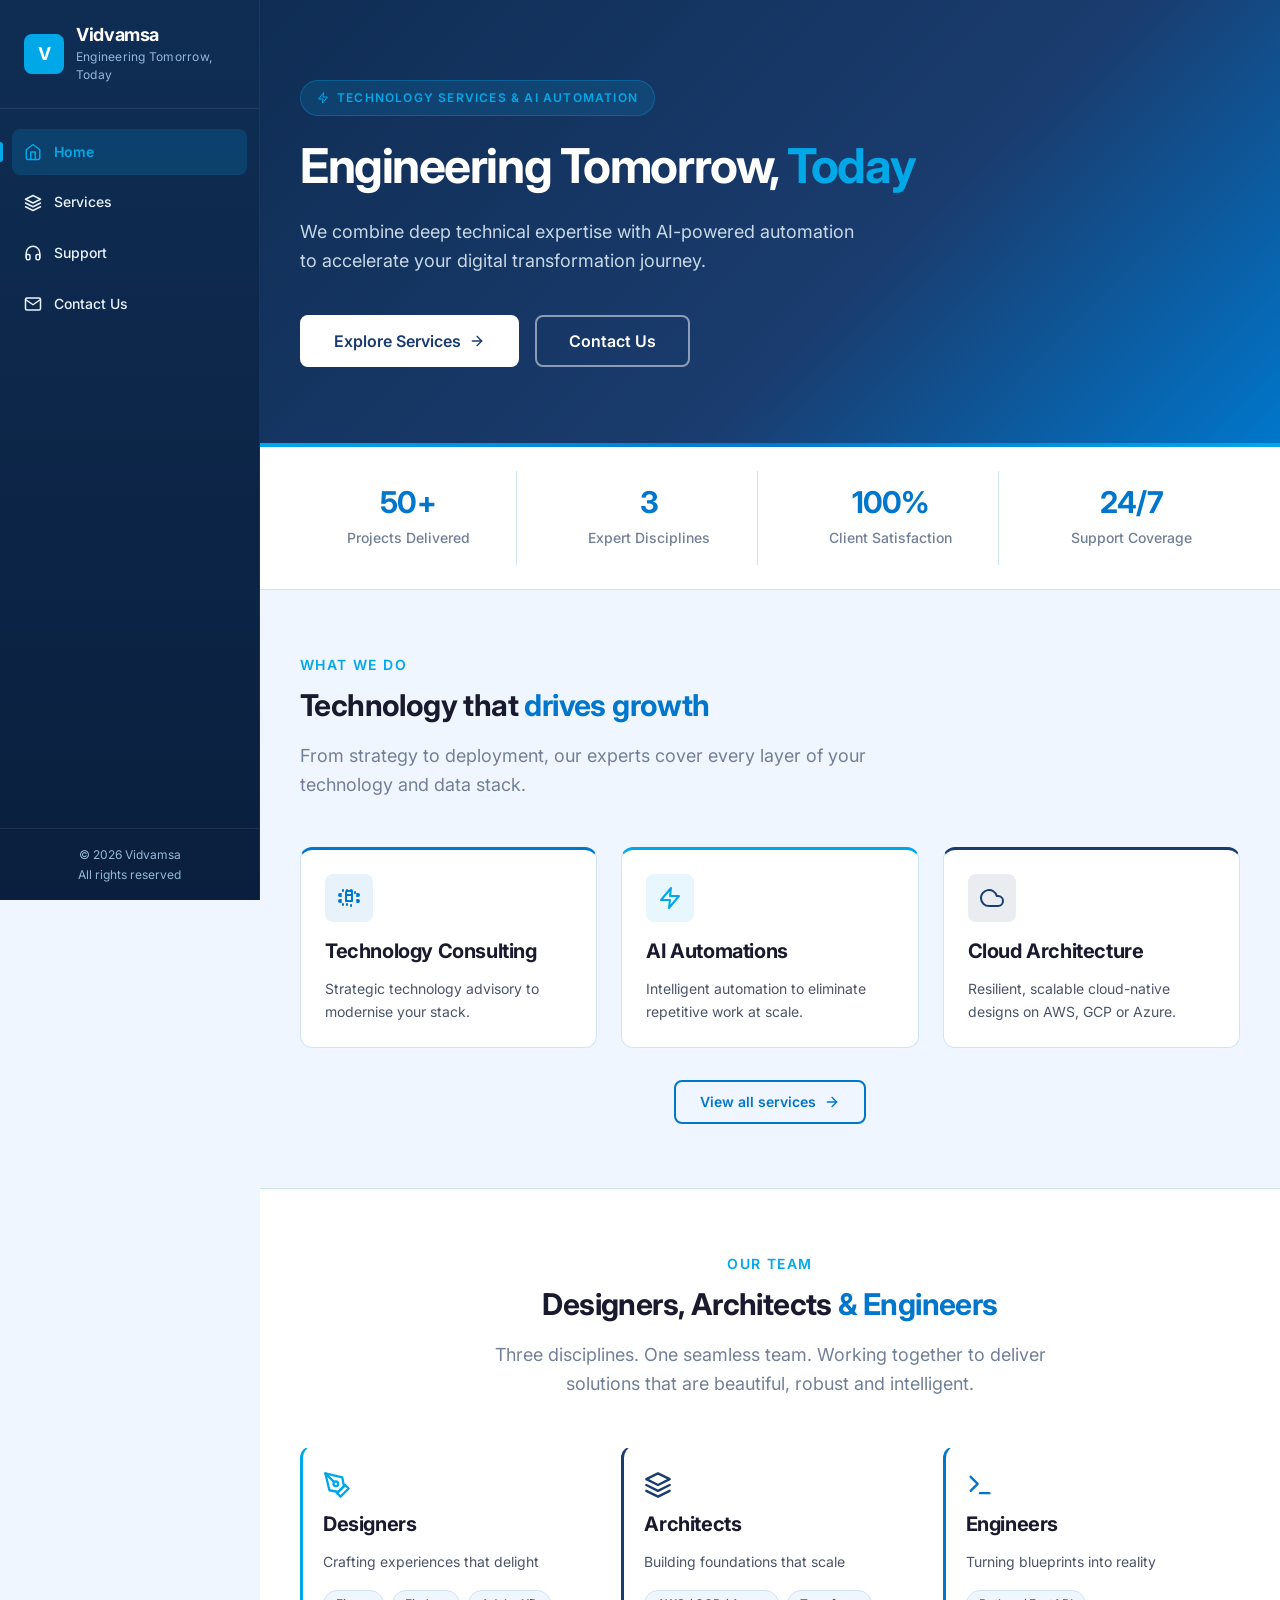
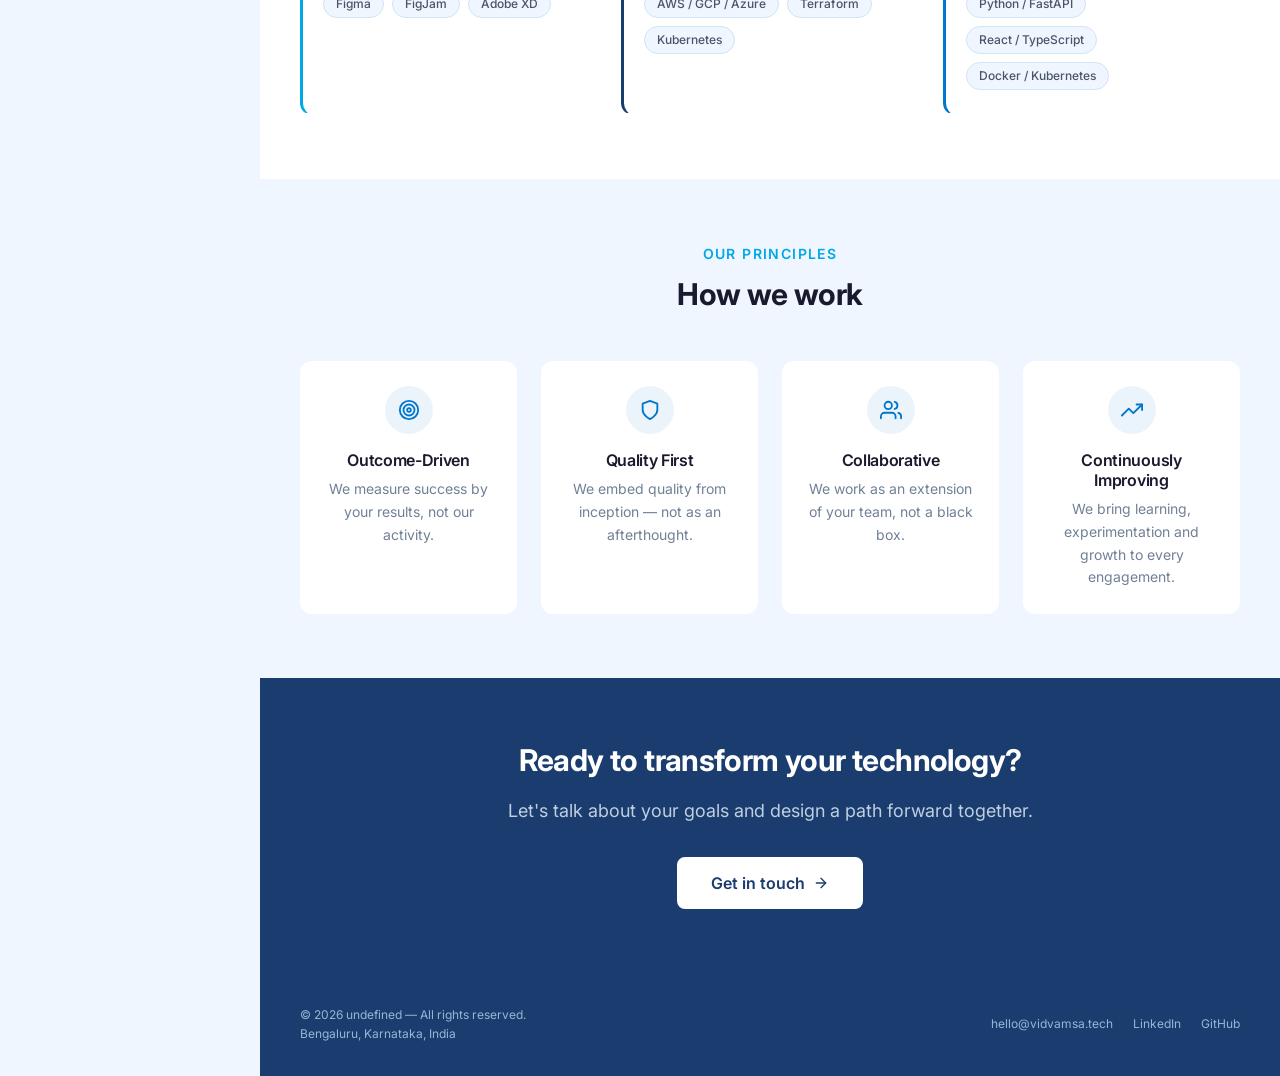
==== src/index.html @ 01cd0b1e "feat: initial Vidvamsa website — Phase 1 - Blue/white SPA: Home, Services, Support, Contact - Config" ====
<!DOCTYPE html>
<html lang="en" dir="ltr">
<head>
  <meta charset="UTF-8" />
  <meta name="viewport" content="width=device-width, initial-scale=1.0" />

  <!-- Primary Meta (overridden by main.js from config) -->
  <title>Vidvamsa | Technology Services &amp; AI Automation</title>
  <meta name="description" content="Vidvamsa delivers technology consulting, AI automation and digital transformation solutions with expert Designers, Architects and Engineers." />
  <meta name="keywords"    content="Technology Services, AI Automation, Digital Transformation, Software Engineering, Cloud Architecture" />
  <meta name="author"      content="Vidvamsa" />
  <meta name="robots"      content="index, follow" />

  <!-- Open Graph -->
  <meta property="og:type"        content="website" />
  <meta property="og:url"         content="https://vidvamsa.tech/" />
  <meta property="og:title"       content="Vidvamsa | Technology Services &amp; AI Automation" />
  <meta property="og:description" content="End-to-end technology services powered by AI. Expert Designers, Architects and Engineers." />
  <meta property="og:image"       content="assets/images/og-banner.png" />

  <!-- Twitter Card -->
  <meta name="twitter:card"        content="summary_large_image" />
  <meta name="twitter:site"        content="@vidvamsa" />
  <meta name="twitter:title"       content="Vidvamsa | Technology Services &amp; AI Automation" />
  <meta name="twitter:description" content="End-to-end technology services powered by AI." />

  <!-- Favicon (placeholder until asset is added) -->
  <link rel="icon" type="image/svg+xml" href="data:image/svg+xml,%3Csvg xmlns='http://www.w3.org/2000/svg' viewBox='0 0 32 32'%3E%3Crect width='32' height='32' rx='8' fill='%230F2D54'/%3E%3Ctext x='50%25' y='50%25' dominant-baseline='central' text-anchor='middle' fill='%2300A8E8' font-size='18' font-family='system-ui' font-weight='bold'%3EV%3C/text%3E%3C/svg%3E" />

  <!-- Stylesheet -->
  <link rel="stylesheet" href="css/main.css" />

  <!-- Preconnect for Google Fonts (loaded in main.css) -->
  <link rel="preconnect" href="https://fonts.googleapis.com" />
  <link rel="preconnect" href="https://fonts.gstatic.com" crossorigin />
</head>
<body>

  <!-- Accessibility: skip to main content -->
  <a class="skip-link" href="#main-content">Skip to main content</a>

  <!-- Mobile menu toggle (visible only on small screens) -->
  <button
    id="menu-toggle"
    class="menu-toggle"
    aria-label="Open navigation menu"
    aria-expanded="false"
    aria-controls="sidebar"
  >
    <!-- Hamburger icon (inline SVG — no external dependency) -->
    <svg width="22" height="22" viewBox="0 0 24 24" fill="none"
         stroke="currentColor" stroke-width="2.5"
         stroke-linecap="round" stroke-linejoin="round"
         aria-hidden="true">
      <line x1="3" y1="12" x2="21" y2="12"/>
      <line x1="3" y1="6"  x2="21" y2="6"/>
      <line x1="3" y1="18" x2="21" y2="18"/>
    </svg>
  </button>

  <!-- Sidebar Overlay (mobile backdrop) -->
  <div id="sidebar-overlay" class="sidebar-overlay" aria-hidden="true"></div>

  <!-- ═══════════════════════════════════════════
       APP SHELL
       ═══════════════════════════════════════════ -->
  <div class="app-shell">

    <!-- ── Left Sidebar (rendered by navigation.js) ── -->
    <aside id="sidebar" class="sidebar" aria-label="Site navigation">
      <!--
        Content injected by src/js/navigation.js
        Structure:
          .sidebar__brand   → logo + company name
          .sidebar__nav     → nav links (from SITE.navigation config)
          .sidebar__footer  → copyright
      -->
    </aside>

    <!-- ── Main Content Area ── -->
    <main id="main-content" class="main-content" tabindex="-1">

      <!--
        Each .page-section is a "virtual route" identified by data-section.
        The active section gets the class .is-active via navigation.js.
        Content is injected lazily by the matching section module.
      -->

      <!-- Home -->
      <div
        id="section-home"
        class="page-section"
        data-section="home"
        role="region"
        aria-label="Home"
      >
        <!-- Mounted by src/js/sections/home.js -->
      </div>

      <!-- Services -->
      <div
        id="section-services"
        class="page-section"
        data-section="services"
        role="region"
        aria-label="Services"
      >
        <!-- Mounted by src/js/sections/services.js -->
      </div>

      <!-- Support -->
      <div
        id="section-support"
        class="page-section"
        data-section="support"
        role="region"
        aria-label="Support"
      >
        <!-- Mounted by src/js/sections/support.js -->
      </div>

      <!-- Contact -->
      <div
        id="section-contact"
        class="page-section"
        data-section="contact"
        role="region"
        aria-label="Contact Us"
      >
        <!-- Mounted by src/js/sections/contact.js -->
      </div>

    </main>
  </div><!-- /.app-shell -->

  <!-- ═══════════════════════════════════════════
       JAVASCRIPT — ES Modules
       Entry point: src/js/main.js
       ═══════════════════════════════════════════ -->
  <script type="module" src="js/main.js"></script>

  <!--
    FUTURE: When FastAPI is live, add the following before the closing </body>:
    <script>
      window.__VIDVAMSA_CONFIG__ = /* server-injected JSON from /api/v1/config *\/;
    </script>
    Then main.js will detect __VIDVAMSA_CONFIG__ and skip the static SITE import.
  -->

</body>
</html>
---- src/css/main.css ----
/* ────────────────────────────────────────────
   Vidvamsa — Main CSS Entry Point
   src/css/main.css
   Imports all CSS modules in dependency order.
   ──────────────────────────────────────────── */

/* 1. Design Tokens — must be first */
@import url('./variables.css');

/* 2. Google Fonts */
@import url('https://fonts.googleapis.com/css2?family=Inter:wght@300;400;500;600;700&display=swap');

/* 3. Base Reset & Typography */
@import url('./base.css');

/* 4. Animations (keyframes used by layout/components) */
@import url('./animations.css');

/* 5. App Shell & Layout */
@import url('./layout.css');

/* 6. UI Components */
@import url('./components.css');
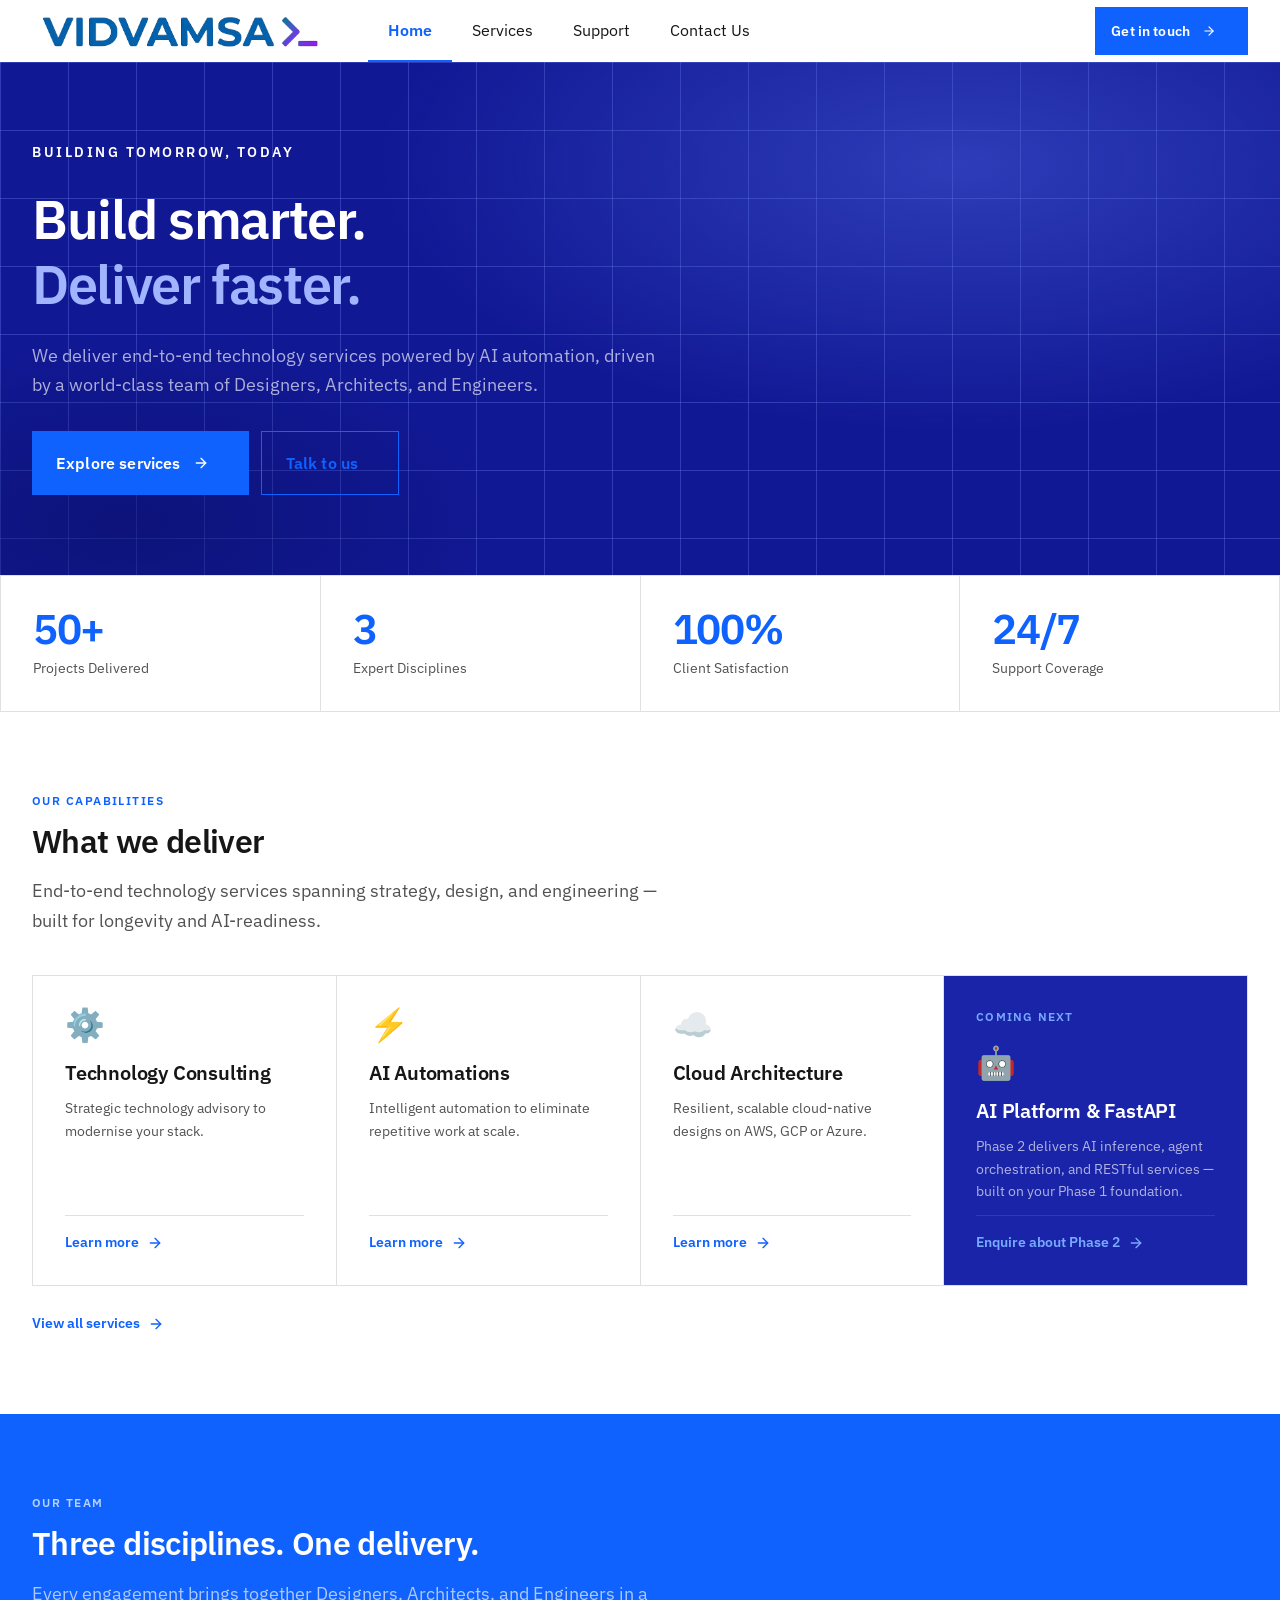
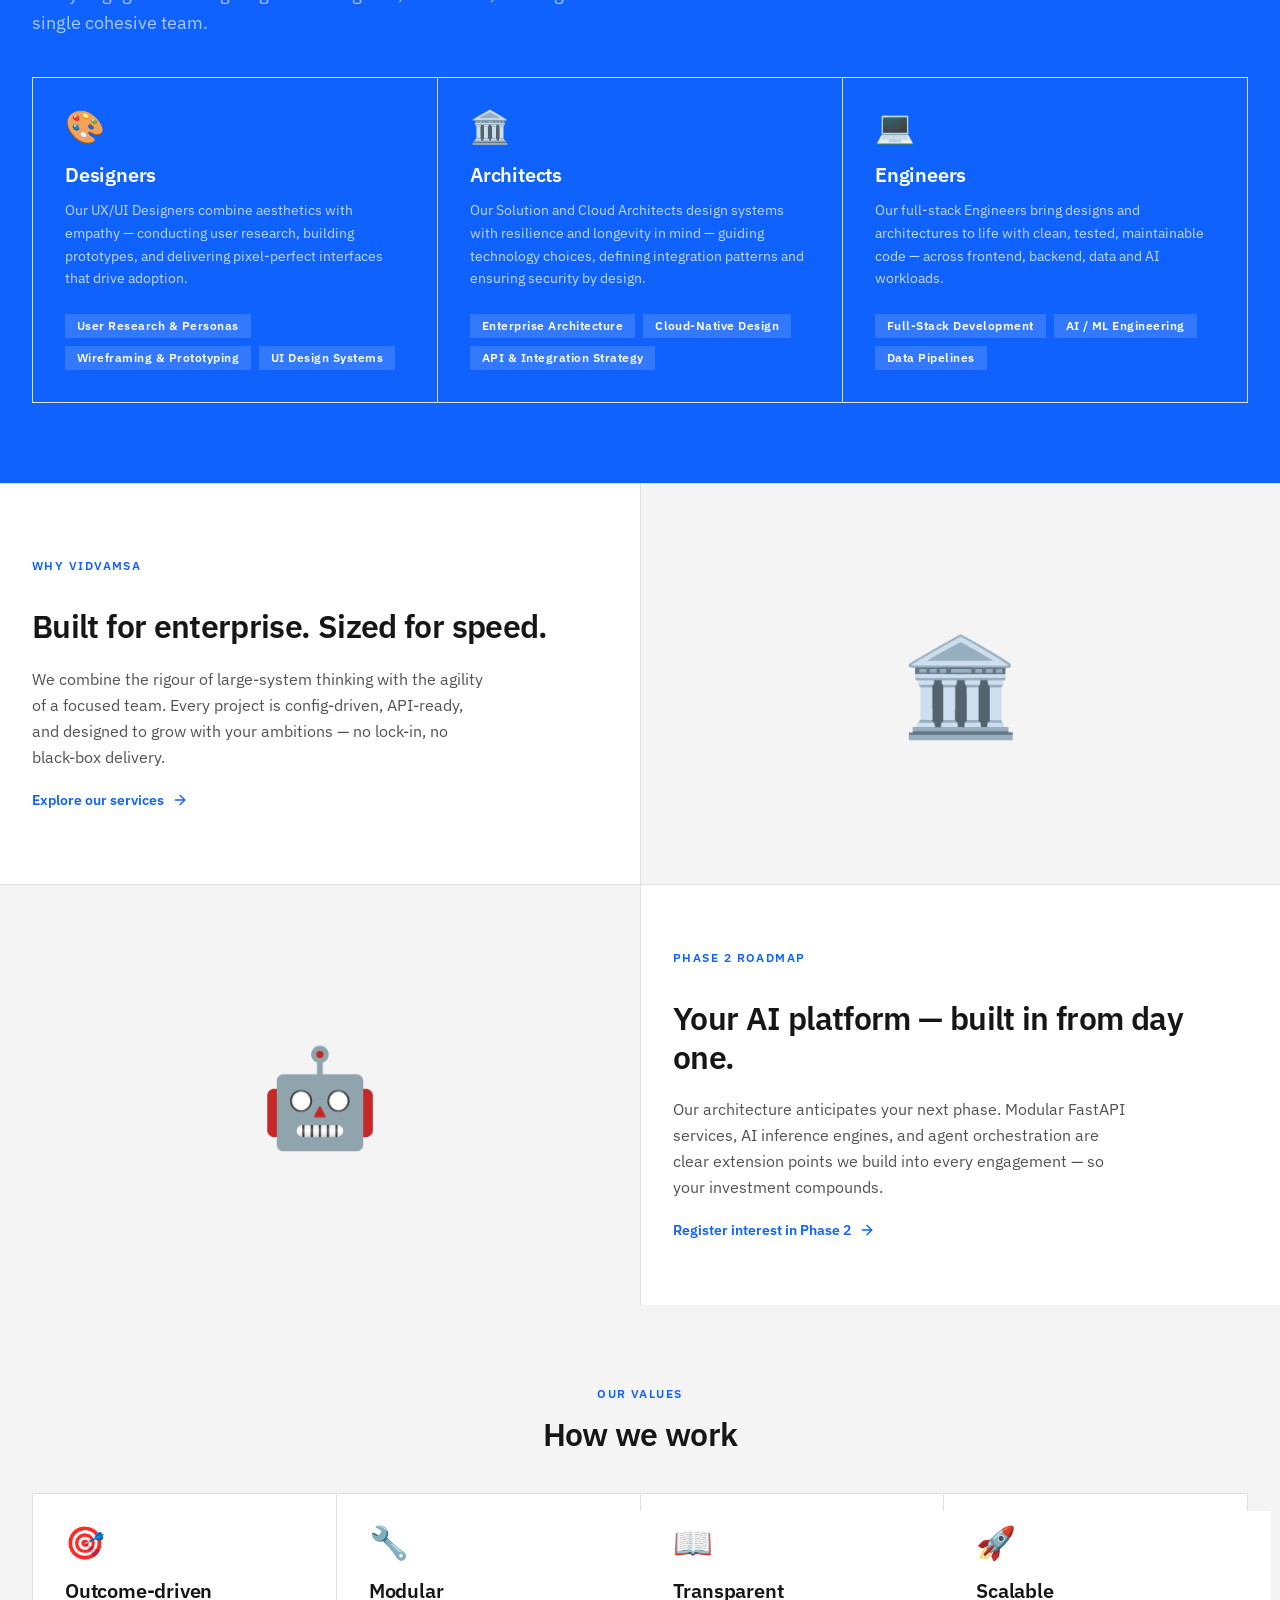
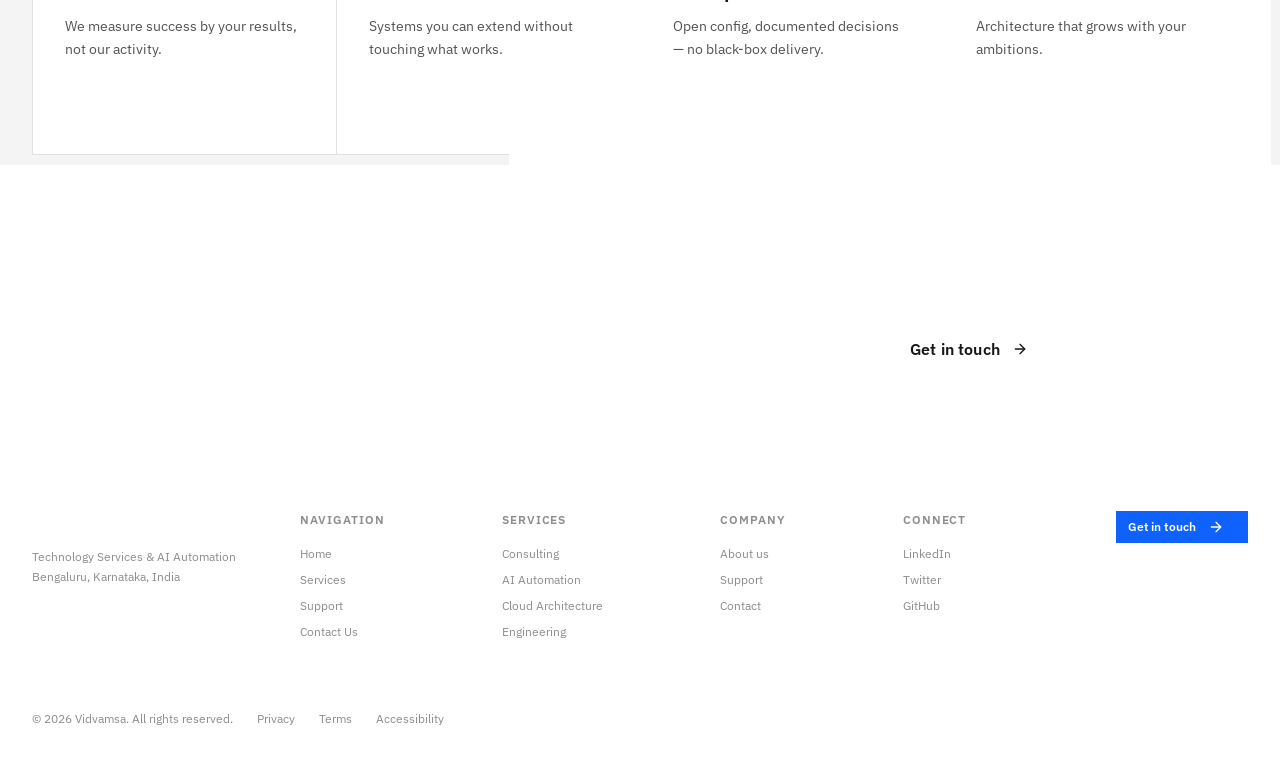
==== commit 917742d7: "feat: IBM Carbon redesign — top nav, blue grid hero, brand logo & code cleanup - Replace left sideba" ====
--- a/src/index.html
+++ b/src/index.html
@@ -4,7 +4,7 @@
   <meta charset="UTF-8" />
   <meta name="viewport" content="width=device-width, initial-scale=1.0" />
 
-  <!-- Primary Meta (overridden by main.js from config) -->
+  <!-- Primary Meta -->
   <title>Vidvamsa | Technology Services &amp; AI Automation</title>
   <meta name="description" content="Vidvamsa delivers technology consulting, AI automation and digital transformation solutions with expert Designers, Architects and Engineers." />
   <meta name="keywords"    content="Technology Services, AI Automation, Digital Transformation, Software Engineering, Cloud Architecture" />
@@ -16,136 +16,80 @@
   <meta property="og:url"         content="https://vidvamsa.tech/" />
   <meta property="og:title"       content="Vidvamsa | Technology Services &amp; AI Automation" />
   <meta property="og:description" content="End-to-end technology services powered by AI. Expert Designers, Architects and Engineers." />
-  <meta property="og:image"       content="assets/images/og-banner.png" />
 
-  <!-- Twitter Card -->
-  <meta name="twitter:card"        content="summary_large_image" />
-  <meta name="twitter:site"        content="@vidvamsa" />
-  <meta name="twitter:title"       content="Vidvamsa | Technology Services &amp; AI Automation" />
-  <meta name="twitter:description" content="End-to-end technology services powered by AI." />
+  <!-- Favicon — IBM Blue square with V -->
+  <link rel="icon" type="image/svg+xml" href="data:image/svg+xml,%3Csvg xmlns='http://www.w3.org/2000/svg' viewBox='0 0 32 32'%3E%3Crect width='32' height='32' fill='%230F62FE'/%3E%3Ctext x='50%25' y='54%25' dominant-baseline='middle' text-anchor='middle' fill='%23FFFFFF' font-size='18' font-family='IBM Plex Sans,system-ui' font-weight='700'%3EV%3C/text%3E%3C/svg%3E" />
 
-  <!-- Favicon (placeholder until asset is added) -->
-  <link rel="icon" type="image/svg+xml" href="data:image/svg+xml,%3Csvg xmlns='http://www.w3.org/2000/svg' viewBox='0 0 32 32'%3E%3Crect width='32' height='32' rx='8' fill='%230F2D54'/%3E%3Ctext x='50%25' y='50%25' dominant-baseline='central' text-anchor='middle' fill='%2300A8E8' font-size='18' font-family='system-ui' font-weight='bold'%3EV%3C/text%3E%3C/svg%3E" />
-
-  <!-- Stylesheet -->
-  <link rel="stylesheet" href="css/main.css" />
-
-  <!-- Preconnect for Google Fonts (loaded in main.css) -->
+  <!-- Preconnect for IBM Plex fonts -->
   <link rel="preconnect" href="https://fonts.googleapis.com" />
   <link rel="preconnect" href="https://fonts.gstatic.com" crossorigin />
+
+  <!-- Main stylesheet (imports fonts, tokens, layout, components) -->
+  <link rel="stylesheet" href="css/main.css" />
 </head>
 <body>
 
-  <!-- Accessibility: skip to main content -->
+  <!-- Skip to main content (accessibility) -->
   <a class="skip-link" href="#main-content">Skip to main content</a>
 
-  <!-- Mobile menu toggle (visible only on small screens) -->
-  <button
-    id="menu-toggle"
-    class="menu-toggle"
-    aria-label="Open navigation menu"
-    aria-expanded="false"
-    aria-controls="sidebar"
-  >
-    <!-- Hamburger icon (inline SVG — no external dependency) -->
-    <svg width="22" height="22" viewBox="0 0 24 24" fill="none"
-         stroke="currentColor" stroke-width="2.5"
-         stroke-linecap="round" stroke-linejoin="round"
-         aria-hidden="true">
-      <line x1="3" y1="12" x2="21" y2="12"/>
-      <line x1="3" y1="6"  x2="21" y2="6"/>
-      <line x1="3" y1="18" x2="21" y2="18"/>
-    </svg>
-  </button>
+  <!-- ═══════════════════════════════════════════
+       TOP NAVIGATION BAR — IBM.com style
+       Rendered by src/js/navigation.js
+       ═══════════════════════════════════════════ -->
+  <header id="topbar" class="topbar" role="banner">
+    <!-- Injected by navigation.js -->
+  </header>
 
-  <!-- Sidebar Overlay (mobile backdrop) -->
-  <div id="sidebar-overlay" class="sidebar-overlay" aria-hidden="true"></div>
+  <!-- Mobile navigation drawer (injected by navigation.js) -->
+  <nav id="mobile-nav" class="topbar__mobile-nav" aria-label="Mobile navigation" hidden></nav>
 
   <!-- ═══════════════════════════════════════════
-       APP SHELL
+       MAIN CONTENT — full-width below topbar
        ═══════════════════════════════════════════ -->
-  <div class="app-shell">
+  <main id="main-content" class="main-content" tabindex="-1">
 
-    <!-- ── Left Sidebar (rendered by navigation.js) ── -->
-    <aside id="sidebar" class="sidebar" aria-label="Site navigation">
-      <!--
-        Content injected by src/js/navigation.js
-        Structure:
-          .sidebar__brand   → logo + company name
-          .sidebar__nav     → nav links (from SITE.navigation config)
-          .sidebar__footer  → copyright
-      -->
-    </aside>
+    <!-- Home -->
+    <div
+      id="section-home"
+      class="page-section"
+      data-section="home"
+      role="region"
+      aria-label="Home"
+    ></div>
 
-    <!-- ── Main Content Area ── -->
-    <main id="main-content" class="main-content" tabindex="-1">
+    <!-- Services -->
+    <div
+      id="section-services"
+      class="page-section"
+      data-section="services"
+      role="region"
+      aria-label="Services"
+    ></div>
 
-      <!--
-        Each .page-section is a "virtual route" identified by data-section.
-        The active section gets the class .is-active via navigation.js.
-        Content is injected lazily by the matching section module.
-      -->
+    <!-- Support -->
+    <div
+      id="section-support"
+      class="page-section"
+      data-section="support"
+      role="region"
+      aria-label="Support"
+    ></div>
 
-      <!-- Home -->
-      <div
-        id="section-home"
-        class="page-section"
-        data-section="home"
-        role="region"
-        aria-label="Home"
-      >
-        <!-- Mounted by src/js/sections/home.js -->
-      </div>
+    <!-- Contact -->
+    <div
+      id="section-contact"
+      class="page-section"
+      data-section="contact"
+      role="region"
+      aria-label="Contact Us"
+    ></div>
 
-      <!-- Services -->
-      <div
-        id="section-services"
-        class="page-section"
-        data-section="services"
-        role="region"
-        aria-label="Services"
-      >
-        <!-- Mounted by src/js/sections/services.js -->
-      </div>
-
-      <!-- Support -->
-      <div
-        id="section-support"
-        class="page-section"
-        data-section="support"
-        role="region"
-        aria-label="Support"
-      >
-        <!-- Mounted by src/js/sections/support.js -->
-      </div>
-
-      <!-- Contact -->
-      <div
-        id="section-contact"
-        class="page-section"
-        data-section="contact"
-        role="region"
-        aria-label="Contact Us"
-      >
-        <!-- Mounted by src/js/sections/contact.js -->
-      </div>
-
-    </main>
-  </div><!-- /.app-shell -->
+  </main>
 
   <!-- ═══════════════════════════════════════════
-       JAVASCRIPT — ES Modules
-       Entry point: src/js/main.js
+       JAVASCRIPT — ES Modules entry point
        ═══════════════════════════════════════════ -->
   <script type="module" src="js/main.js"></script>
 
-  <!--
-    FUTURE: When FastAPI is live, add the following before the closing </body>:
-    <script>
-      window.__VIDVAMSA_CONFIG__ = /* server-injected JSON from /api/v1/config *\/;
-    </script>
-    Then main.js will detect __VIDVAMSA_CONFIG__ and skip the static SITE import.
-  -->
-
 </body>
 </html>
--- a/src/css/main.css
+++ b/src/css/main.css
@@ -1,23 +1,23 @@
 /* ────────────────────────────────────────────
    Vidvamsa — Main CSS Entry Point
+   IBM Carbon Design System aesthetic
    src/css/main.css
-   Imports all CSS modules in dependency order.
    ──────────────────────────────────────────── */
 
-/* 1. Design Tokens — must be first */
+/* 1. Design Tokens */
 @import url('./variables.css');
 
-/* 2. Google Fonts */
-@import url('https://fonts.googleapis.com/css2?family=Inter:wght@300;400;500;600;700&display=swap');
+/* 2. IBM Plex Sans + IBM Plex Mono */
+@import url('https://fonts.googleapis.com/css2?family=IBM+Plex+Mono:wght@400;500&family=IBM+Plex+Sans:ital,wght@0,300;0,400;0,600;0,700;1,300;1,400&display=swap');
 
-/* 3. Base Reset & Typography */
+/* 3. Base Reset */
 @import url('./base.css');
 
-/* 4. Animations (keyframes used by layout/components) */
+/* 4. Animations */
 @import url('./animations.css');
 
-/* 5. App Shell & Layout */
+/* 5. Layout */
 @import url('./layout.css');
 
-/* 6. UI Components */
+/* 6. Components */
 @import url('./components.css');
